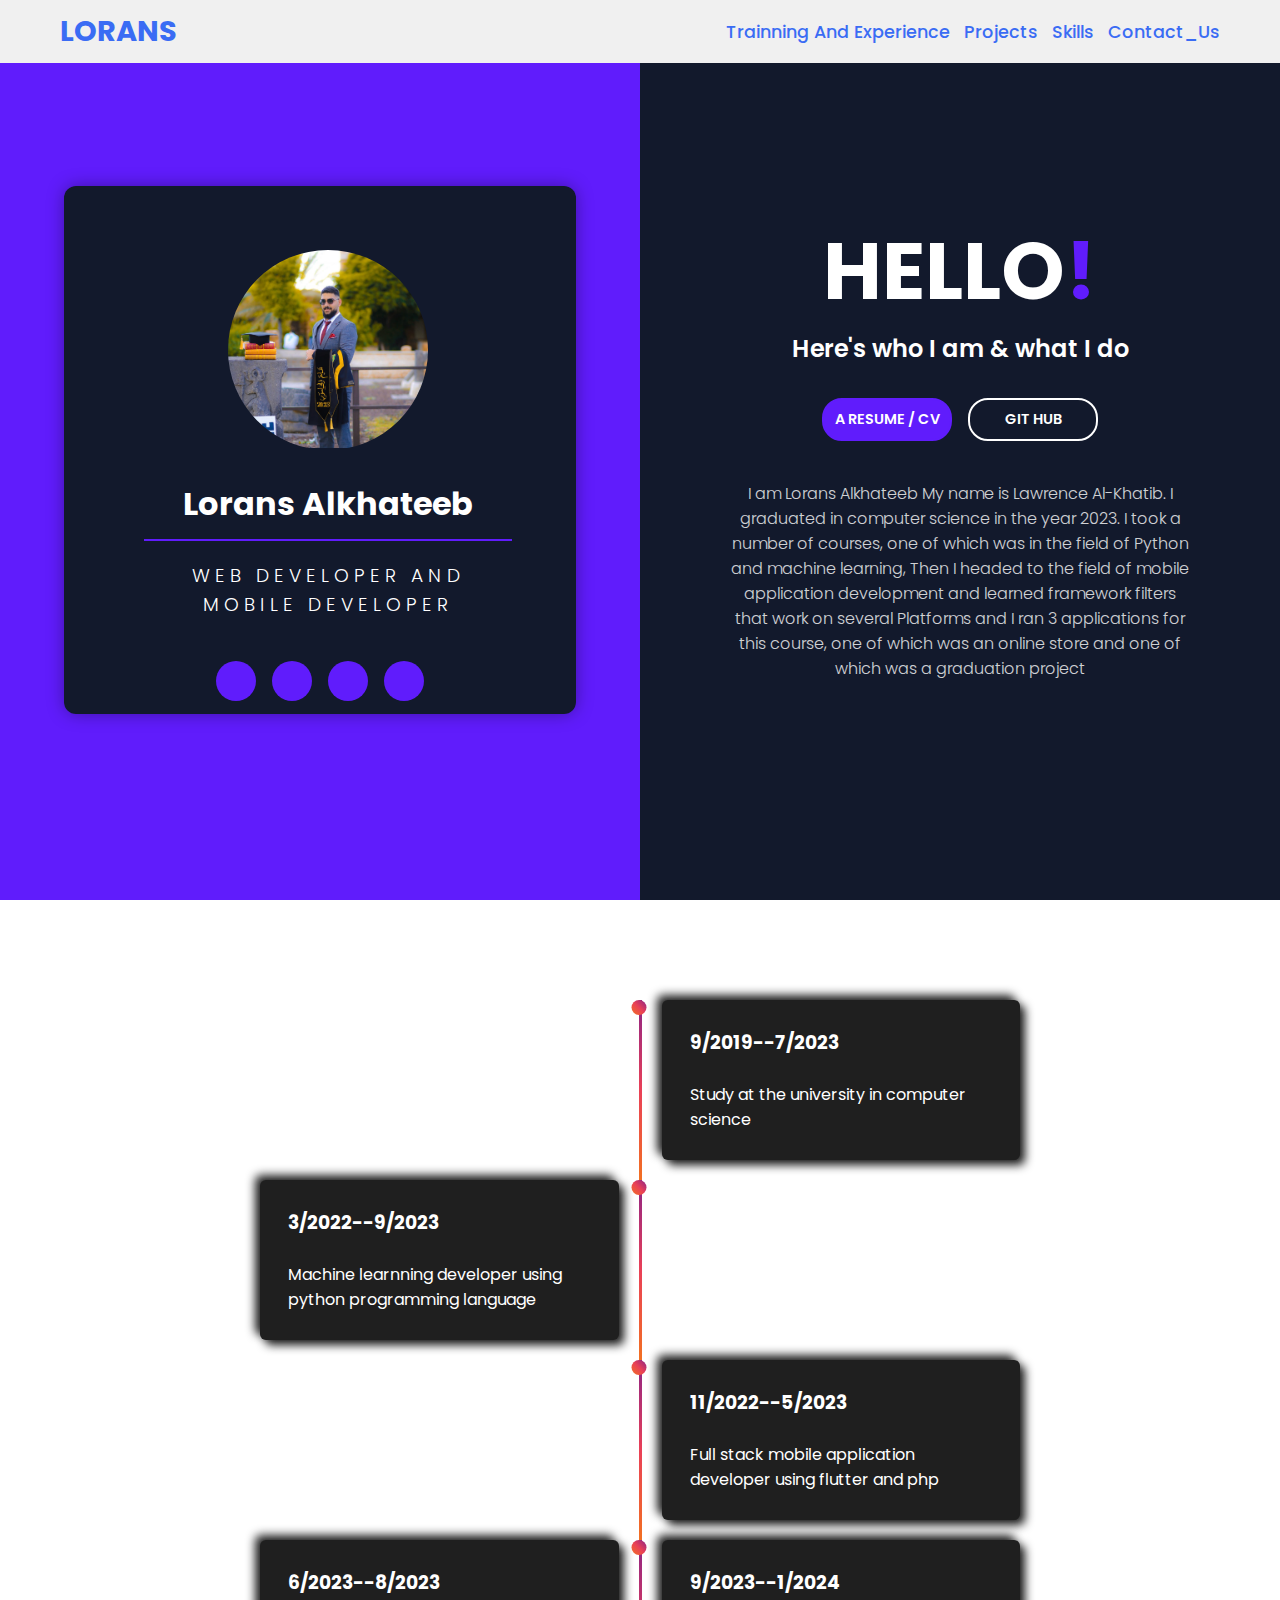
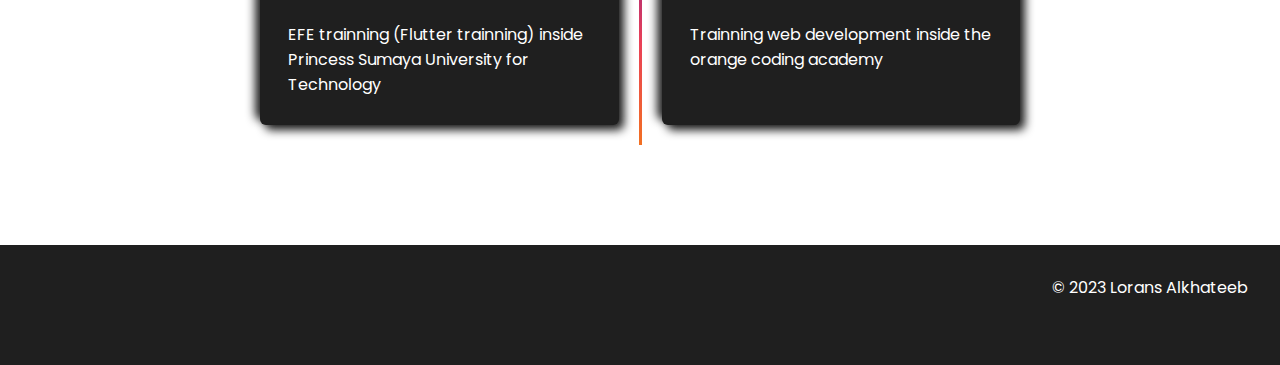
==== profile_page.html @ 70c1f634 "This is the protofolio project using html and css" ====
<!DOCTYPE html>
<html>
  <head>
    <meta charset="utf-8">
    <meta http-equiv="X-UA-Compatible" content="IE=edge">
    <title>About Me Profile card || Learning Robo</title>
    <meta name="viewport" content="width=device-width, initial-scale=1">
    <link rel="stylesheet" href="style.css">
    <link rel="stylesheet" href="https://cdnjs.cloudflare.com/ajax/libs/font-awesome/5.15.1/css/all.min.css" integrity="sha512-+4zCK9k+qNFUR5X+cKL9EIR+ZOhtIloNl9GIKS57V1MyNsYpYcUrUeQc9vNfzsWfV28IaLL3i96P9sdNyeRssA==" crossorigin="anonymous" />
  </head>
  <body>

    <header>
        <a href="#" class="logo">Lorans</a>
        <nav class="navigation">
            <a href="#services">Trainning And Experience</a>
            <a href="#projects">Projects</a>
            <a href="#skills">Skills</a>
            <a href="#contact">Contact_Us</a>
        </nav>
    </header>
    
    <div class = "about-wrapper">
      <div class = "about-left">
        <div class = "about-left-content">
          <div>
            <div class = "shadow">
              <div class = "about-img">
                <img src = "images/350988646_548319700616253_3072604303523573562_n.jpg" alt = "about image">
              </div>
            </div>

            <h2>Lorans Alkhateeb</h2>
            <h3>Web developer and mobile developer</h3>
          </div>

          <ul class = "icons">
            <li><i class = "fab fa-facebook-f"></i></li>
            <li><i class = "fab fa-whatsapp"></i></li>
            <li><i class = "fab fa-linkedin"></i></li>
            <li><i class = "fab fa-instagram"></i></li>
          </ul>
        </div>
        
      </div>

      <div class = "about-right">
        <h1>Hello<span>!</span></h1>
        <h2>Here's who I am & what I do</h2>
        <div class = "about-btns">
          <a href="https://media.licdn.com/dms/document/media/D4D1FAQHrL9KiEMeVwg/feedshare-document-pdf-analyzed/0/1689666039159?e=1696464000&v=beta&t=lcoXD6kI04ormZ6lqz9O4GbkDnriKV9yrVbPQH_lJ1Q" target="_blank">
            <button type = "button" class = "btn btn-pink">a resume / CV</button>
          </a>
          <a href="https://github.com/loransalkhateeb" target="_blank">
            <button type = "button" class = "btn btn-white">Git hub</button>
          </a>
          
        </div>

        <div class = "about-para">
          <p>I am Lorans Alkhateeb
                

            My name is Lawrence Al-Khatib. I graduated in 
            
            computer science in the year 2023. I took a number of courses,
           
            one of which was in the field of Python and machine learning,  
            
            Then I headed to the field of mobile application development and 
            
            learned framework filters that work on several Platforms and I ran 3 applications for this course, 
           
            one of which was an online store and one of which was a graduation project</p>
         
        </div>
       
      </div>
    </div>



   
<style>@import url('https://fonts.googleapis.com/css2?family=Jost:wght@200;300;400&display=swap');</style>

<section class="design-section">
<div class="timeline">
                  <div class="timeline-empty">
                  </div>
               <div class="timeline-middle">
                   <div class="timeline-circle"></div>
               </div>
               <div class="timeline-component timeline-content">
                <h3>9/2019--7/2023</h3>
                <br>
                <p>Study at the university in computer science</p>
           </div>
                <div class="timeline-component timeline-content">
                         <h3>3/2022--9/2023</h3>
                         <br>
                         <p>Machine learnning developer using python programming language</p>
                </div>
                <div class="timeline-middle">
                    <div class="timeline-circle"></div>
                </div>
                <div class="timeline-empty">
                </div>

                <div class="timeline-empty">
                </div>

               <div class="timeline-middle">
                   <div class="timeline-circle"></div>
               </div>
               <div class=" timeline-component timeline-content">
                <h3>11/2022--5/2023</h3>
                <br>
                <p>Full stack mobile application developer using flutter and php</p>
           </div>
           <div class=" timeline-component timeline-content">
            <h3>6/2023--8/2023</h3>
            <br>
            <p>EFE trainning (Flutter trainning) inside Princess Sumaya University for Technology</p>
       </div>
       <div class="timeline-middle">
        <div class="timeline-circle"></div>
    </div>
    <div class=" timeline-component timeline-content">
     <h3>9/2023--1/2024</h3>
     <br>
     <p>Trainning web development inside the orange coding academy</p>
</div>

       
       </div>
    </div> 
</section>


<!--This is the footer of the website-->
<footer class="footer">
  <!-- Facebook -->
<a href=""><i class="fab fa-facebook-f fa-2x" style="color: #3b5998;"></i></a>  

<!-- Twitter -->
<a href=""><i class="fab fa-whatsapp fa-2x" style="color: #55acee;"></i></a> 

<!-- Google -->
<a href=""><i class="fab fa-google fa-2x" style="color: #dd4b39;"></i></a>   

<!-- Instagram -->
<a href=""><i class="fab fa-instagram fa-2x" style="color: #ac2bac;"></i></a>   

<!-- Linkedin -->
<a href=""><i class="fab fa-linkedin-in fa-2x" style="color: #0082ca;"></i></a>  

<!-- Whatsapp -->
  <div class="social-icons">
      <p>© 2023  Lorans Alkhateeb</p>
  </div>
</footer>
  </body>
</html>
---- style.css ----
@import url('https://fonts.googleapis.com/css2?family=Poppins:ital,wght@0,100;0,200;0,300;0,400;0,500;0,600;0,700;0,800;0,900;1,100;1,200;1,300;1,400;1,500;1,600;1,700;1,800;1,900&display=swap');

*{
    font-family: 'Poppins', sans-serif;
    margin: 0;
    padding: 0;
    box-sizing: border-box;
    scroll-behavior: smooth; 
}


header {
    background-color: #f0f0f0;
    width: 100%;
    position: fixed;
    z-index: 999;
    display: flex;
    justify-content: space-between;
    align-items: center;
    padding: 10px 60px ;
}

.logo{
    text-decoration: none;
    color: #3a6cf4;
    text-transform: uppercase;
    font-weight: 700;
    font-size: 1.8em;
}

.navigation a{
    color: #3a6cf4;
    text-decoration: none;
    font-size: 1.1em;
    font-weight: 500;
    padding-left: 30px;
}

.navigation a:hover{
    color: #601cfc;
}

section {
    padding: 100px 200px;
}

.main {
    width: 100%;
    min-height: 100vh;
    display: flex;
    align-items: center;
    background: url(https://previews.123rf.com/images/nikkimeel/nikkimeel2012/nikkimeel201200299/161132428-mobile-developer-writes-program-code-on-a-computer-high-quality-photo.jpg) no-repeat;
    background-size: cover;
    background-position: center;
    background-attachment: fixed;
    margin-right: 10px;
    border-radius: 30px;
}

.main h2 {
    color: #fff;
    font-size: 1.4em;
    font-weight: 500;
}

.main h2 span {
    display: inline-block;
    margin-top: 10px;
    color: #4e9eff;
    font-size: 3em;
    font-weight: 600;
}

.main h3 {
    color: #fff;
    font-size: 2em;
    font-weight: 700;
    letter-spacing: 1px;
    margin-top: 10px;
    margin-bottom: 30px;
}

.main-btn {
    color: #fff;
    background-color: #3a6cf4;
    text-decoration: none;
    font-size: 1.1em;
    font-weight: 600;
    display: inline-block;
    padding: 0.9375em 2.1875em;
    letter-spacing: 1px;
    border-radius: 15px;
    margin-bottom: 40px;
    transition: 0.7s ease;
}

.main1-btn{
    color: #fff;
    background-color: transparent;
    text-decoration: none;
    font-size: 1.1em;
    font-weight: 600;
    display: inline-block;
    padding: 0.9375em 2.1875em;
    letter-spacing: 1px;
    border-radius: 15px;
    margin-bottom: 40px;
    transition: 0.8s ease;
    margin-left: 20px;
    border-style: solid;
    border-color: white;
    border-width: 2px;
}


.main-btn:hover {
    background-color: #0a49f6;
    transform: scale(1.1);
}

.main1-btn:hover {
    background-color: red;
    transform: scale(1.1);
}


.social-icons a {
    color: #fff;
    font-size: 1.7em;
    padding-right: 30px;
}

.title {
    display: flex;
    justify-content: center;
    color: #3a6cf4;
    font-size: 2.2em;
    font-weight: 800;
    margin-bottom: 30px;
}

.content {
    display: flex;
    justify-content: center;
    flex-direction: row;
    flex-wrap: wrap;
}

.card {
    background-color: #fff;
    width: 24.25em;
    box-shadow: 0 5px 25px rgba(1 1 1 / 15%);
    border-radius: 10px;
    padding: 25px;
    margin: 15px;
    transition: 0.7s ease;
    height: 350px;
}
.small_images{
    transition: transform 500ms ease;
}
.card:hover {
    transform: scale(1.1);
    box-shadow: 10px 10px 5px #3a6cf4, 20px 0px 16px red;
}
.sm1:hover{
    transform: scale(1.2);
    box-shadow: 10px 10px 5px #3a6cf4;
}
.sm1{
    border-style: solid;
    border-width: 2px;
    border-color: #000;
    border-radius: 10px;
}
.sm2:hover{
    transform: scale(1.2);
    box-shadow: 10px 10px 5px #3a6cf4;
}
.sm2{
    border-style: solid;
    border-width: 2px;
    border-color: #000;
    border-radius: 10px;
}
.sm3:hover{
    transform: scale(1.2);
    box-shadow: 10px 10px 5px #3a6cf4;
}
.sm3{
    border-style: solid;
    border-width: 2px;
    border-color: #000;
    border-radius: 10px;
}


.sm4{
    border-style: solid;
    border-width: 2px;
    border-color: #000;
    border-radius: 10px;
}

.sm4:hover{
    transform: scale(1.2);
    box-shadow: 10px 10px 5px #3a6cf4;
}

.sm5{
    border-style: solid;
    border-width: 2px;
    border-color: #000;
    border-radius: 10px;
}
.sm5:hover{
    transform: scale(1.2);
    box-shadow: 10px 10px 5px #3a6cf4;
}

.sm6{
    border-style: solid;
    border-width: 2px;
    border-color: #000;
    border-radius: 10px;
}
.sm6:hover{
    transform: scale(1.2);
    box-shadow: 10px 10px 5px #3a6cf4;
}


.sm7{
    border-style: solid;
    border-width: 2px;
    border-color: #000;
    border-radius: 10px;
}
.sm7:hover{
    transform: scale(1.2);
    box-shadow: 10px 10px 5px #3a6cf4;
}

.sm8{
    border-style: solid;
    border-width: 2px;
    border-color: #000;
    border-radius: 10px;
}
.sm8:hover{
    transform: scale(1.2);
    box-shadow: 10px 10px 5px #3a6cf4;
}


.card .icon {
    color: #3a6cf4;
    font-size: 8em;
    text-align: center;
}

.info {
    text-align: center;
}

.info h3{
    color: #3a6cf4;
    font-size: 1.2em;
    font-weight: 700;
    margin: 10px;
}

.projects {
   
   background-color: #000016;
    opacity: 80%;
}

.projects .content{
    margin-top: 30px;
}

.project-card {
    background-color: #fff;
    border: 1px solid #fff;
    min-height: 11em;
    width: 12em;
    overflow: hidden;
    border-radius: 10px;
    margin: 20px;
    transition: 0.7s ease;
}

.project-card:hover {
   transform: scale(1.1);
   box-shadow: 10px 10px 5px #3a6cf4;
}

.project-card:hover .project-image {
    opacity: 0.9;
 }

.project-image img{
    width: 100%
}

.project-info {
    padding: 2em;
}

.project-category {
    font-size: 0.8em;
    color: #000;
}

.project-title {
    display: flex;
    text-transform: uppercase;
    font-size: 10px;
    font-weight: 800;
    margin-top: 10px;
}

.more-details {
    text-decoration: none;
    color: #3a6cf4;
}

.more-details:hover {
    color: #601cfc;
}

.contact .icon{
    font-size: 4.5em;
}

.contact .info h3 {
    color: #000;
}

.contact .info p {
    font-size: 1.5em;
}

.footer {
    background-color: #000016;
    color: #fff;
    padding: 2em;
    display: flex;
    justify-content: space-between;
}

.footer-title {
    font-size: 40px;
    font-weight: 600;
}

.footer-title span {
    color: #3a6cf4;
}

.footer .social-icons a{
    font-size: 0px;
    padding: 0 12px 0 0;

}

@media (max-width:1023px){
    header{
        padding: 12px 20px;
    }

    .navigation a{
        padding-left: 10px;
    }

    .title{
        font-size: 1.8em;
    }

    section{
        padding: 80px 20px;
    }

    .main-content h2{
        font-size: 1em;
    }

    .main-content h3{
        font-size: 1.6em;
    }

    .content{
        flex-direction: column;
        align-items: center;
    }

}

@media (max-width:641px){
    body{
        font-size: 12px;
    }

    .main-content h2{
        font-size: 0.8em;
    }

    .main-content h3{
        font-size: 1.4em;
    }
}

@media (max-width:300px){
    body{
        font-size: 10px;
     
    }
}




@import url('https://fonts.googleapis.com/css2?family=Poppins:wght@200;300;400;500;600;700;800&display=swap');

*{
    padding: 0;
    margin: 0;
    box-sizing: border-box;
}
body{
    font-family: 'Poppins', sans-serif;
}
.about-wrapper{
    height: 100vh;
   
}
.about-left-content:hover{
    transition: 0.4s ease;
    box-shadow:  10px 0px 16px 10px red;
}

header{
    background-color: #f0f0f0;
    width: 100%;
    position: fixed;
    z-index: 999;
    display: flex;
    justify-content: space-between;
    align-items: center;
    padding: 10px 60px ;
}
.navigation a{
    color: #3a6cf4;
    text-decoration: none;
    font-size: 1.1em;
    font-weight: 500;
    padding-left: 30px;
}
 .navigation a:hover{
    color: #601cfc;
   font-size: 23px;
} 


.about-left{
    background-color: #601cfc;  
    /* background-image: linear-gradient(19deg, #21D4FD 0%, #B721FF 100%); */
    display: flex;
    flex-direction: column;
    align-items: center;
    justify-content: center;
    height: 100vh;
    color:#fff;
    
}
.about-left-content > div{
    background: #12192c;
    padding: 4rem 4rem 2.5rem 5rem;
    text-align: center;
    border-radius: 12px 12px 0 0;
    padding-bottom: 30px;   
}
.about-left-content{
    box-shadow: 0px 0px 18px -1px rgba(0, 0, 0, 0.39);
    -webkit-box-shadow: 0px 0px 18px -1px rgba(0, 0, 0, 0.39);
    -moz-box-shadow: 0px 0px 18px -1px rgba(0, 0, 0, 0.39);
    border-radius: 12px;
    width:80%;
    
}
.about-img img{
    display: block;
    width: 200px;
    
}
.about-img{
    width: 200px;
    height: 200px;
    overflow: hidden;
    border-radius: 50%;
    transition: all 0.5s ease-in-out;
}
.shadow{
    margin-left: auto;
    margin-right: auto;
    border-radius: 50%;
    width: 200px;
    height: 200px;
}



.about-left-content h2{
    font-size: 2rem;
    margin: 2.2rem 0 0.6rem 0;
    line-height: 1.2;
    padding-bottom: 1rem;
    border-bottom: 2px solid #601cfc;
}
.about-left-content h3{
    text-transform: uppercase;
    font-weight: 300;
    letter-spacing: 5px;
    margin-top: 1.2rem;
}
.icons{
    background: #12192c;
    display: flex;
    justify-content: center;
    padding: 0.8rem 0;
    border-radius: 0 0 12px 12px;
}
.icons li{
    list-style-type: none;
    background: #601cfc;
    color: #fff;
    width: 40px;
    height: 40px;
    margin: 0 0.5rem;
    border-radius: 50%;
    display: flex;
    justify-content: center;
    align-items: center;
    font-size: 1.2rem;
    cursor: pointer;
    transition: all 0.5s ease-in-out;
}
.icons li:hover{
    background: #edffec;
    color: #000;
}
.about-right{
    background: #12192c;
    height: 100vh;
    display: flex;
    flex-direction: column;
    align-items: center;
    justify-content: center;
    padding: 0 5rem;
    text-align: center;
    color:#fff
}
.about-right h1{
    font-size: 5rem;
    text-transform: uppercase;
}
.about-right h1 span{
    color: #601cfc;
}
.about-right h2{
    font-weight: 600;
}
.about-btns{
    display: flex;
    margin: 2rem 0;
}
.btn{
    border: none;
    font-size: 0.9rem;
    text-transform: uppercase;
    border: 2px solid #fff;
    border-radius: 20px;
    padding: 0.55rem 0;
    width: 130px;
    font-weight: 600;
    background: transparent;
    margin: 0 0.5rem;
    cursor: pointer;
    color:#fff
}
.btn.btn-pink{
    background: #601cfc;
    color: #fff;
    border-color: #601cfc;
    transition: all 0.5s ease-in-out;
}
.btn.btn-pink:hover{
    background: transparent;
    border-color: #fff;
    color: #fff;
}
.btn.btn-white{
    transition: all 0.5s ease-in-out;
}
.btn.btn-white:hover{
    background: #601cfc;
    border-color: #601cfc;
    color: #fff;
}
.about-para p{
    font-weight: 300;
    padding: 0.5rem;
    opacity: 0.8;
}

@media screen and (min-width: 992px){
    .about-wrapper{
        display: grid;
        grid-template-columns: repeat(2, 2fr);
    }
    .navigation a{
        padding-left: 10px;
    }

    .about-left{
        position: relative;
    }
    .about-left-content{
        position: absolute;
        width:80%
    
    }
}
.credit{
    text-align: center;
    color: #fff;
    font-family: 'Trebuchet MS', 'Lucida Sans Unicode', 'Lucida Grande', 'Lucida Sans', Arial, sans-serif;
}
.credit a{
    text-decoration: none;
    color:#601cfc;
    font-weight: bold;
} 


@import url('https://fonts.googleapis.com/css2?family=Jost:wght@200;300;400&display=swap');
.design-section {
  display: flex;
  flex-direction: column;
  align-items: center;
  justify-content: center;
  background-color: white;
  min-height: 100vh;
  padding: 100px 0;
  font-family: Jost;
}

.design {
  display: flex;
  align-items: center;
  justify-content: center;
}

.timeline {
  width: 80%;
  height: auto;
  max-width: 800px;
  margin: 0 auto;
  display: flex;
  flex-direction: column;
}

.timeline-content {
  padding: 20px;
  background: #1f1f1f;
  -webkit-box-shadow: 5px 5px 10px #1a1a1a, -5px -5px 10px #242424;
          box-shadow: 5px 5px 10px #1a1a1a, -5px -5px 10px #242424;
  border-radius: 5px;
  color: white;
  padding: 1.75rem;
  transition: 0.4s ease;
  overflow-wrap: break-word !important;
  margin: 1rem;
  margin-bottom: 20px;
  border-radius: 6px;
}

.timeline-component {
  margin: 0px 20px 20px 20px;
}

@media screen and (min-width: 768px) {
  .timeline {
    display: grid;
    grid-template-columns: 1fr 3px 1fr;
  }
  .timeline-middle {
    position: relative;
    background-image: linear-gradient(45deg, #F27121, #E94057, #8A2387);
    width: 3px;
    height: 100%;
  }
  .main-middle {
    opacity: 0;
  }
  .timeline-circle {
    /* position: absolute; */
    top: 0;
    left: 50%;
    width: 15px;
    height: 15px;
    border-radius: 50%;
    background-image: linear-gradient(45deg, #F27121, #E94057, #8A2387);
    -webkit-transform: translateX(-50%);
            transform: translateX(-50%);
  }
}
.footer{
    background-color:hsl(0, 0%, 12%) ;
    color: white;   
    height: 120px;
    text-align: center;
    padding-top: 30px;
}

.projects_page h1{
    color: #12192c;
    font-size: 30px;
    margin-top: 30px;
}

.images_project img{
    margin-top: 30px;
    border-radius: 30px;
}

.small_images{
    display: flex;
    justify-content: space-evenly;
    padding-top: 30px;
    transition: transform 500ms ease;
}

 .cards_images{
    background-color: #fff;
    width: 90%;
    box-shadow: 0 5px 25px rgba(1 1 1 / 15%);
    border-radius: 10px;
    margin: 15px;
    transition: 0.7s ease;
    height: 350px;
    margin-left: 60px;
    margin-right: 90px;
    margin-bottom: 80px;
    
} 

.content_images{
    display: flex;
    justify-content: center;
    flex-direction: row;
    flex-wrap: wrap;

}

.footer_projects{
    background-color:#12192c;
    height: 120px;
}

.last_cards_project{
    margin-left: 90px;
    margin-right: 100px;
    margin-bottom: 160px;
    display: flex;
    flex-direction: row;
    

}
.card_last{
    height: 270px;
    width: 100%;
    background-color: #fff;
    box-shadow: 0 5px 25px rgba(1 1 1 / 15%);
    border-radius: 10px;
    padding: 25px;
    margin: 15px;
    transition: 0.7s ease;
}
.card_last:hover {
    transform: scale(1.1);
    box-shadow: 10px 10px 10px #3a6cf4, 10px 0px 16px 10px red;
}
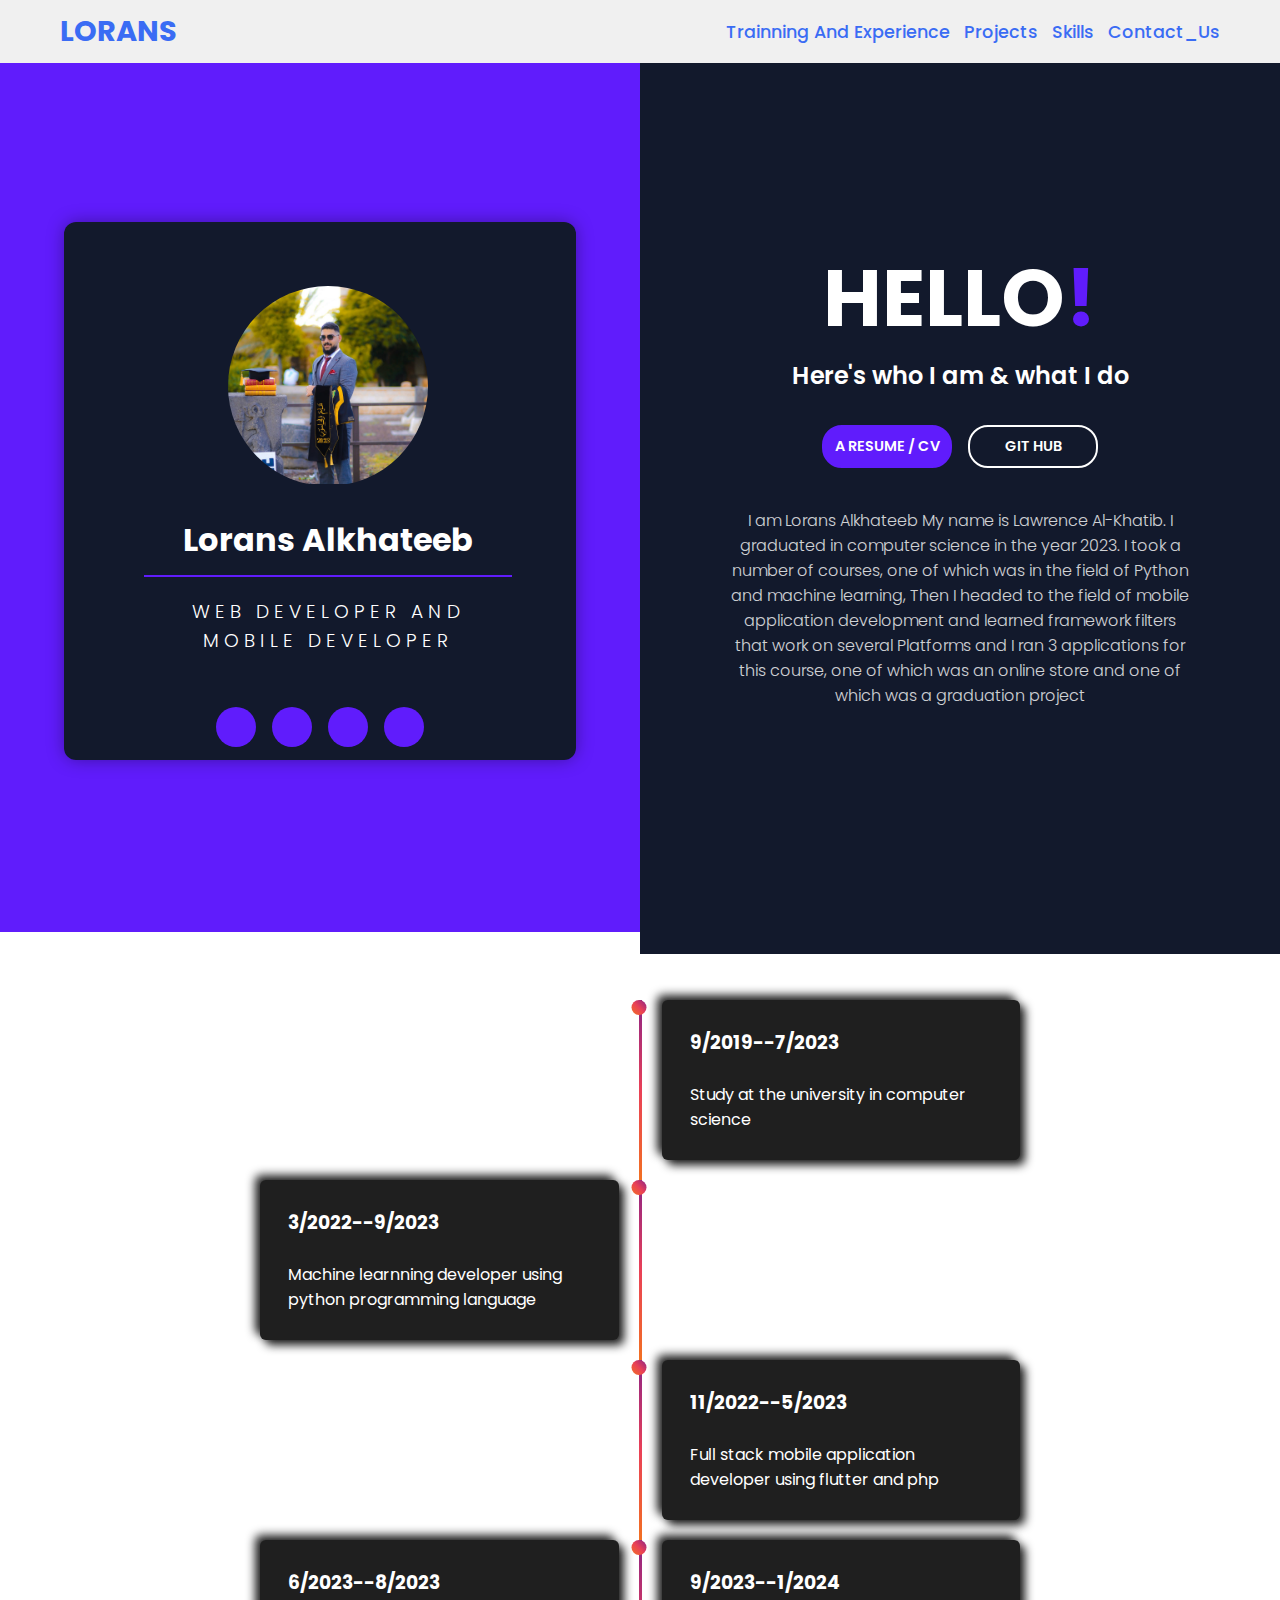
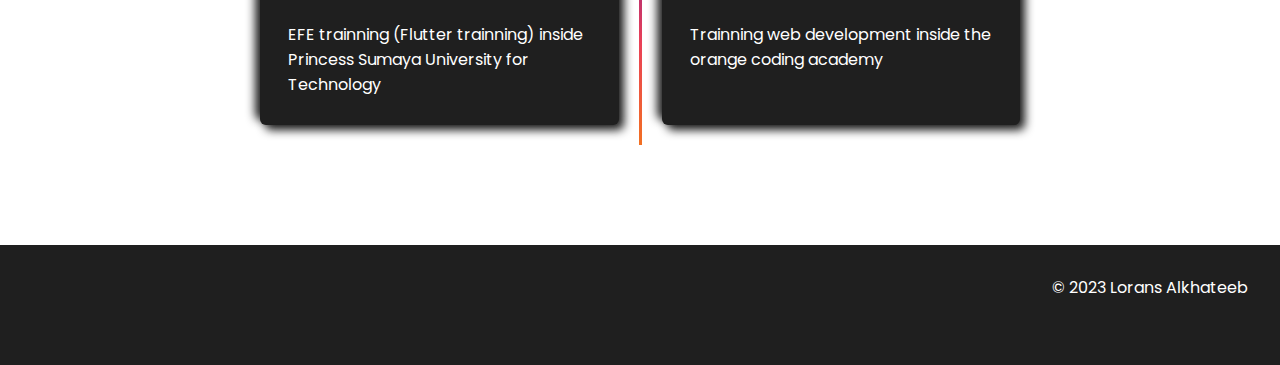
==== commit 0e613230: "The latest modified" ====
--- a/profile_page.html
+++ b/profile_page.html
@@ -4,7 +4,7 @@
   <head>
     <meta charset="utf-8">
     <meta http-equiv="X-UA-Compatible" content="IE=edge">
-    <title>About Me Profile card || Learning Robo</title>
+    <title>Profile Page</title>
     <meta name="viewport" content="width=device-width, initial-scale=1">
     <link rel="stylesheet" href="style.css">
     <link rel="stylesheet" href="https://cdnjs.cloudflare.com/ajax/libs/font-awesome/5.15.1/css/all.min.css" integrity="sha512-+4zCK9k+qNFUR5X+cKL9EIR+ZOhtIloNl9GIKS57V1MyNsYpYcUrUeQc9vNfzsWfV28IaLL3i96P9sdNyeRssA==" crossorigin="anonymous" />
--- a/style.css
+++ b/style.css
@@ -8,6 +8,13 @@
     scroll-behavior: smooth; 
 }
 
+:root{
+    --tr:0.7s ease;
+    --bk-white:#fff;
+    --tr1:scale(1.1);
+    --tr2:scale(1.2);
+    --bkblue:#3a6cf4;
+}
 
 header {
     background-color: #f0f0f0;
@@ -20,6 +27,11 @@
     padding: 10px 60px ;
 }
 
+@media only screen and (min-width : 200px) {
+    .nav {
+ float:left;
+ }
+}
 .logo{
     text-decoration: none;
     color: #3a6cf4;
@@ -58,7 +70,7 @@
 }
 
 .main h2 {
-    color: #fff;
+    color: var(--bk-white);
     font-size: 1.4em;
     font-weight: 500;
 }
@@ -72,7 +84,7 @@
 }
 
 .main h3 {
-    color: #fff;
+    color: var(--bk-white);
     font-size: 2em;
     font-weight: 700;
     letter-spacing: 1px;
@@ -81,8 +93,8 @@
 }
 
 .main-btn {
-    color: #fff;
-    background-color: #3a6cf4;
+    color: var(--bk-white);
+    background-color: var(--bkblue);
     text-decoration: none;
     font-size: 1.1em;
     font-weight: 600;
@@ -91,11 +103,11 @@
     letter-spacing: 1px;
     border-radius: 15px;
     margin-bottom: 40px;
-    transition: 0.7s ease;
+    transition: var(--tr);
 }
 
 .main1-btn{
-    color: #fff;
+    color: var(--bk-white);
     background-color: transparent;
     text-decoration: none;
     font-size: 1.1em;
@@ -114,18 +126,19 @@
 
 
 .main-btn:hover {
-    background-color: #0a49f6;
-    transform: scale(1.1);
+    background-color: var(--bkblue);
+    transform: var(--tr1);
 }
 
 .main1-btn:hover {
-    background-color: red;
-    transform: scale(1.1);
+    background-color: lightblue;
+    transform: var(--tr1);
+    color: #000;
 }
 
 
 .social-icons a {
-    color: #fff;
+    color: var(--bk-white);
     font-size: 1.7em;
     padding-right: 30px;
 }
@@ -144,28 +157,30 @@
     justify-content: center;
     flex-direction: row;
     flex-wrap: wrap;
+    gap: 20px;
 }
 
 .card {
-    background-color: #fff;
-    width: 24.25em;
+    background-color: var(--bk-white);
+    width: 20.25em;
+    height: 350px;
     box-shadow: 0 5px 25px rgba(1 1 1 / 15%);
     border-radius: 10px;
     padding: 25px;
     margin: 15px;
-    transition: 0.7s ease;
-    height: 350px;
+    transition: var(--tr);
+    
 }
 .small_images{
     transition: transform 500ms ease;
 }
 .card:hover {
-    transform: scale(1.1);
-    box-shadow: 10px 10px 5px #3a6cf4, 20px 0px 16px red;
+    transform: var(--tr1);
+    box-shadow: 10px 10px 5px lightblue;
 }
 .sm1:hover{
-    transform: scale(1.2);
-    box-shadow: 10px 10px 5px #3a6cf4;
+    transform: var(--tr1);
+    box-shadow: 10px 10px 5px var(--bkblue);
 }
 .sm1{
     border-style: solid;
@@ -175,7 +190,7 @@
 }
 .sm2:hover{
     transform: scale(1.2);
-    box-shadow: 10px 10px 5px #3a6cf4;
+    box-shadow: 10px 10px 5px var(--bkblue);
 }
 .sm2{
     border-style: solid;
@@ -184,8 +199,8 @@
     border-radius: 10px;
 }
 .sm3:hover{
-    transform: scale(1.2);
-    box-shadow: 10px 10px 5px #3a6cf4;
+    transform: var(--tr2);
+    box-shadow: 10px 10px 5px var(--bkblue);
 }
 .sm3{
     border-style: solid;
@@ -203,8 +218,8 @@
 }
 
 .sm4:hover{
-    transform: scale(1.2);
-    box-shadow: 10px 10px 5px #3a6cf4;
+    transform: var(--tr2);
+    box-shadow: 10px 10px 5px var(--bkblue);
 }
 
 .sm5{
@@ -214,8 +229,8 @@
     border-radius: 10px;
 }
 .sm5:hover{
-    transform: scale(1.2);
-    box-shadow: 10px 10px 5px #3a6cf4;
+    transform: var(--tr2);
+    box-shadow: 10px 10px 5px var(--bkblue);
 }
 
 .sm6{
@@ -225,8 +240,8 @@
     border-radius: 10px;
 }
 .sm6:hover{
-    transform: scale(1.2);
-    box-shadow: 10px 10px 5px #3a6cf4;
+    transform: var(--tr2);
+    box-shadow: 10px 10px 5px var(--bkblue);
 }
 
 
@@ -237,8 +252,8 @@
     border-radius: 10px;
 }
 .sm7:hover{
-    transform: scale(1.2);
-    box-shadow: 10px 10px 5px #3a6cf4;
+    transform: var(--tr2);
+    box-shadow: 10px 10px 5px var(--bkblue);
 }
 
 .sm8{
@@ -248,8 +263,8 @@
     border-radius: 10px;
 }
 .sm8:hover{
-    transform: scale(1.2);
-    box-shadow: 10px 10px 5px #3a6cf4;
+    transform: var(--tr2);
+    box-shadow: 10px 10px 5px var(--bkblue);
 }
 
 
@@ -269,7 +284,13 @@
     font-weight: 700;
     margin: 10px;
 }
-
+.info1{
+font-size: 22px;
+}
+.info1 h3{
+   text-align: center;
+   margin-bottom: 18px;
+}
 .projects {
    
    background-color: #000016;
@@ -281,19 +302,19 @@
 }
 
 .project-card {
-    background-color: #fff;
-    border: 1px solid #fff;
-    min-height: 11em;
-    width: 12em;
+    background-color: var(--bk-white);
+    border: 1px solid var(--bk-white);
+    width: 20.25em;
+    height: 350px;
     overflow: hidden;
     border-radius: 10px;
     margin: 20px;
-    transition: 0.7s ease;
+    transition: var(--tr);
 }
 
 .project-card:hover {
-   transform: scale(1.1);
-   box-shadow: 10px 10px 5px #3a6cf4;
+   transform: var(--tr1);
+   box-shadow: 10px 10px 5px var(--bkblue);
 }
 
 .project-card:hover .project-image {
@@ -311,6 +332,13 @@
 .project-category {
     font-size: 0.8em;
     color: #000;
+    font-weight: 900;
+    margin-top: 40px;
+}
+.skills-info{
+    padding: 2em;
+    font-size: 20px;
+    margin-top: 30px;
 }
 
 .project-title {
@@ -324,6 +352,7 @@
 .more-details {
     text-decoration: none;
     color: #3a6cf4;
+    margin-left: 90px;
 }
 
 .more-details:hover {
@@ -397,6 +426,7 @@
 
 }
 
+
 @media (max-width:641px){
     body{
         font-size: 12px;
@@ -437,7 +467,7 @@
 }
 .about-left-content:hover{
     transition: 0.4s ease;
-    box-shadow:  10px 0px 16px 10px red;
+    box-shadow:  10px 0px 16px 10px lightblue;
 }
 
 header{
@@ -464,23 +494,23 @@
 
 
 .about-left{
-    background-color: #601cfc;  
+     background-color: #601cfc;   
     /* background-image: linear-gradient(19deg, #21D4FD 0%, #B721FF 100%); */
     display: flex;
     flex-direction: column;
     align-items: center;
     justify-content: center;
-    height: 100vh;
-    color:#fff;
-    
+    height: 98vh;
+    color:var(--bk-white);
+    margin-top: 50px;
 }
 .about-left-content > div{
     background: #12192c;
     padding: 4rem 4rem 2.5rem 5rem;
     text-align: center;
     border-radius: 12px 12px 0 0;
-    padding-bottom: 30px;   
-}
+}
+
 .about-left-content{
     box-shadow: 0px 0px 18px -1px rgba(0, 0, 0, 0.39);
     -webkit-box-shadow: 0px 0px 18px -1px rgba(0, 0, 0, 0.39);
@@ -534,7 +564,7 @@
 .icons li{
     list-style-type: none;
     background: #601cfc;
-    color: #fff;
+    color: var(--bk-white);
     width: 40px;
     height: 40px;
     margin: 0 0.5rem;
@@ -552,14 +582,14 @@
 }
 .about-right{
     background: #12192c;
-    height: 100vh;
+    height: 106vh;
     display: flex;
     flex-direction: column;
     align-items: center;
     justify-content: center;
     padding: 0 5rem;
     text-align: center;
-    color:#fff
+    color:var(--bk-white)
 }
 .about-right h1{
     font-size: 5rem;
@@ -579,7 +609,7 @@
     border: none;
     font-size: 0.9rem;
     text-transform: uppercase;
-    border: 2px solid #fff;
+    border: 2px solid var(--bk-white);
     border-radius: 20px;
     padding: 0.55rem 0;
     width: 130px;
@@ -587,11 +617,11 @@
     background: transparent;
     margin: 0 0.5rem;
     cursor: pointer;
-    color:#fff
+    color:var(--bk-white)
 }
 .btn.btn-pink{
     background: #601cfc;
-    color: #fff;
+    color: var(--bk-white);
     border-color: #601cfc;
     transition: all 0.5s ease-in-out;
 }
@@ -748,7 +778,7 @@
     box-shadow: 0 5px 25px rgba(1 1 1 / 15%);
     border-radius: 10px;
     margin: 15px;
-    transition: 0.7s ease;
+    transition: var(--tr);
     height: 350px;
     margin-left: 60px;
     margin-right: 90px;
@@ -786,9 +816,9 @@
     border-radius: 10px;
     padding: 25px;
     margin: 15px;
-    transition: 0.7s ease;
+    transition: var(--tr);
 }
 .card_last:hover {
-    transform: scale(1.1);
-    box-shadow: 10px 10px 10px #3a6cf4, 10px 0px 16px 10px red;
-}
+    transform: var(--tr1);
+    box-shadow: 10px 10px 10px lightblue;
+}
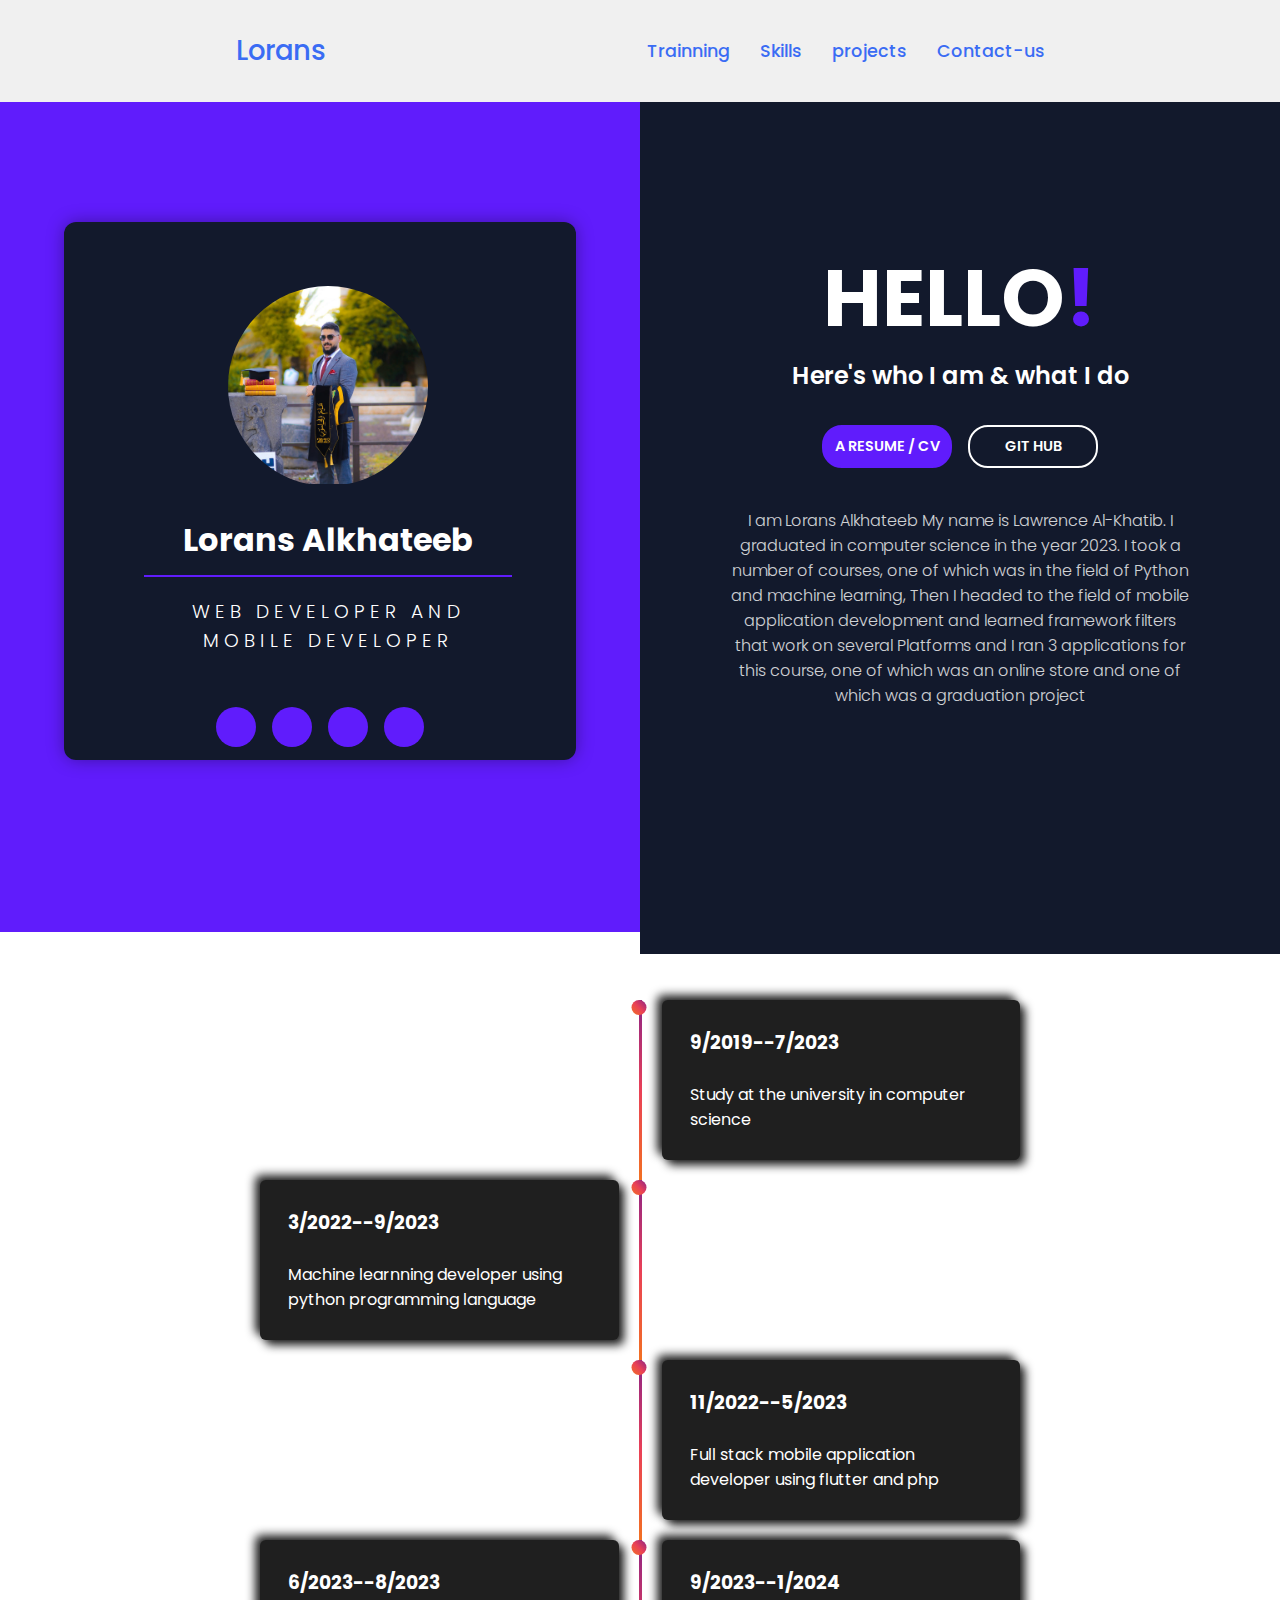
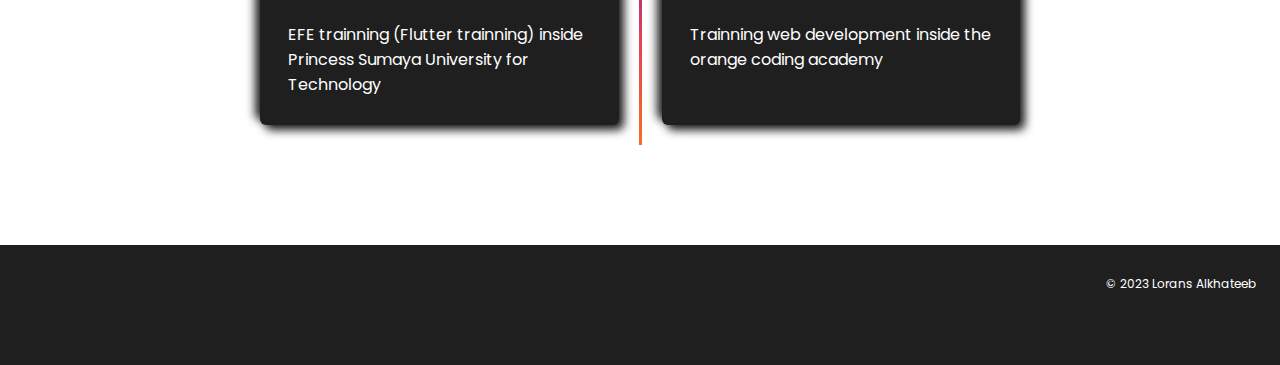
==== commit bc59756c: "The second modification" ====
--- a/profile_page.html
+++ b/profile_page.html
@@ -11,14 +11,17 @@
   </head>
   <body>
 
-    <header>
-        <a href="#" class="logo">Lorans</a>
-        <nav class="navigation">
-            <a href="#services">Trainning And Experience</a>
-            <a href="#projects">Projects</a>
-            <a href="#skills">Skills</a>
-            <a href="#contact">Contact_Us</a>
-        </nav>
+    <nav class="navbar navbar-expand-lg navbar-light bg-light">
+      <div class="container">
+        <a  href="#main">Lorans</a>
+      </div>
+      <div class="con_nav">
+          <a class="navbar-brand" href="#services">Trainning</a>
+        <a class="navbar-brand" href="#skills">Skills</a>
+        <a class="navbar-brand" href="#projects">projects</a>
+        <a class="navbar-brand" href="#contact">Contact-us</a>
+      </div>
+    </nav>
     </header>
     
     <div class = "about-wrapper">
--- a/style.css
+++ b/style.css
@@ -15,23 +15,41 @@
     --tr2:scale(1.2);
     --bkblue:#3a6cf4;
 }
-
-header {
+.container{
+    font-size: 25px;
+}
+
+.navbar {
     background-color: #f0f0f0;
     width: 100%;
     position: fixed;
     z-index: 999;
     display: flex;
-    justify-content: space-between;
+    justify-content: space-around;
     align-items: center;
-    padding: 10px 60px ;
-}
-
-@media only screen and (min-width : 200px) {
-    .nav {
- float:left;
- }
-}
+    padding: 30px 60px ;
+}
+
+
+
+
+
+@media screen and (min-width:400px){
+    body{
+        width: 100%;
+    }    
+    .info1 p{
+        display: flex;
+        flex-wrap: wrap;
+    }
+    .footer{
+        width: 100%;
+        padding: 0%;
+    }
+}
+
+
+
 .logo{
     text-decoration: none;
     color: #3a6cf4;
@@ -40,16 +58,23 @@
     font-size: 1.8em;
 }
 
-.navigation a{
+
+.navbar a{
     color: #3a6cf4;
     text-decoration: none;
     font-size: 1.1em;
     font-weight: 500;
     padding-left: 30px;
 }
-
-.navigation a:hover{
+.con_nav{
+   display: flex;
+   margin-right: 30px;
+}
+
+.navbar a:hover{
     color: #601cfc;
+    font-size: 30px;
+    transition: var(--tr);
 }
 
 section {
@@ -393,6 +418,25 @@
     padding: 0 12px 0 0;
 
 }
+
+@media only screen and (min-width:400px){
+.footer{
+    width: 100%;
+    font-size: 12px;
+}
+.main div{
+ padding-top: 90px;
+}
+.nav1 a{ 
+    overflow: hidden;
+}
+
+
+    
+}
+
+
+
 
 @media (max-width:1023px){
     header{
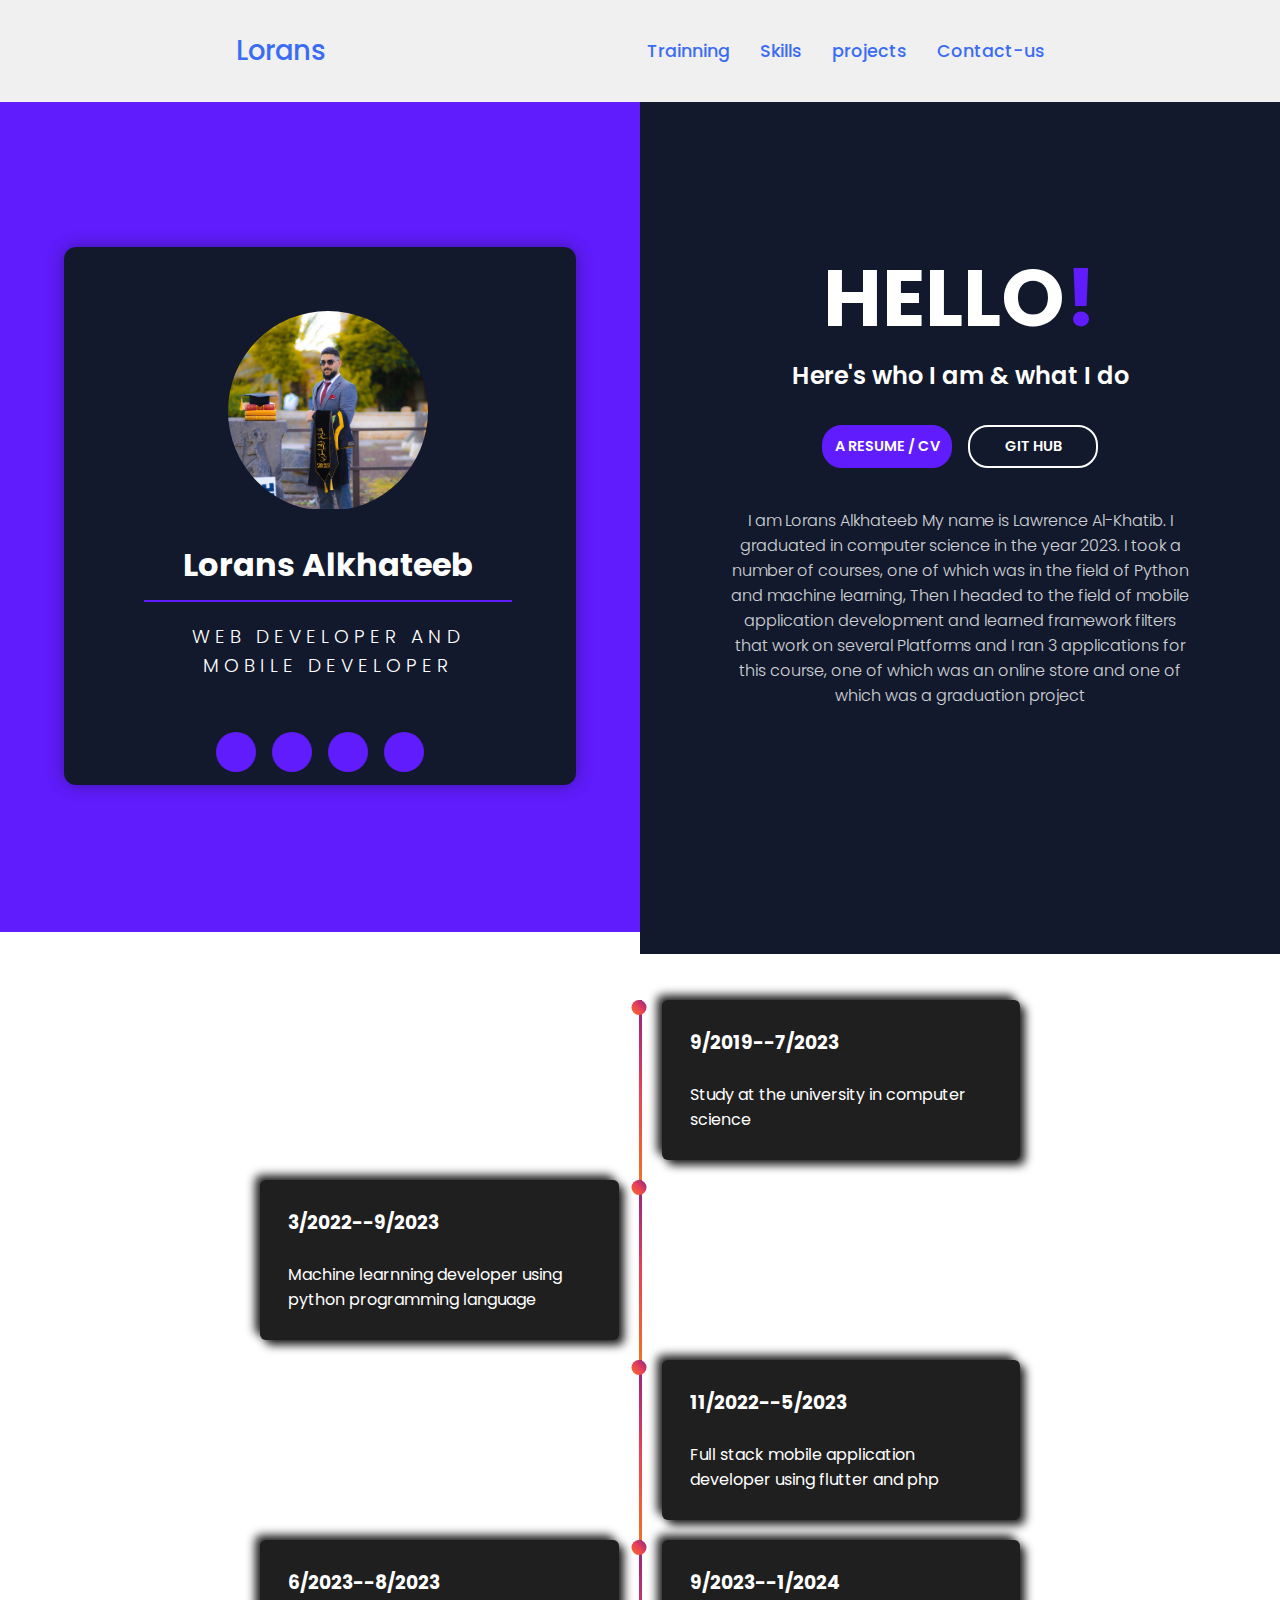
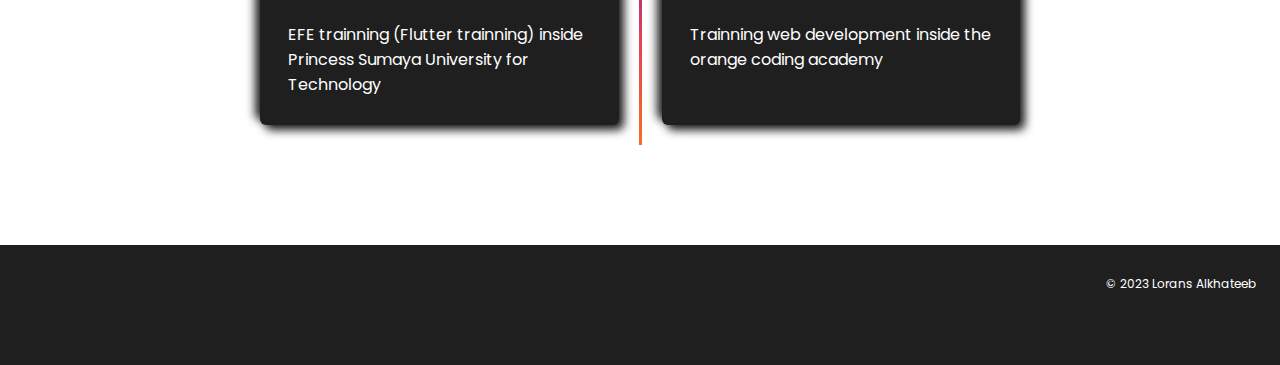
==== commit 63a129e9: "jhgsd" ====
--- a/profile_page.html
+++ b/profile_page.html
@@ -22,7 +22,6 @@
         <a class="navbar-brand" href="#contact">Contact-us</a>
       </div>
     </nav>
-    </header>
     
     <div class = "about-wrapper">
       <div class = "about-left">
--- a/style.css
+++ b/style.css
@@ -46,7 +46,12 @@
         width: 100%;
         padding: 0%;
     }
-}
+    .about-wrapper{
+        width: 100%;
+    }
+}
+
+
 
 
 
@@ -512,6 +517,9 @@
 .about-left-content:hover{
     transition: 0.4s ease;
     box-shadow:  10px 0px 16px 10px lightblue;
+}
+.about-left-content{
+    margin-top: 50px;
 }
 
 header{
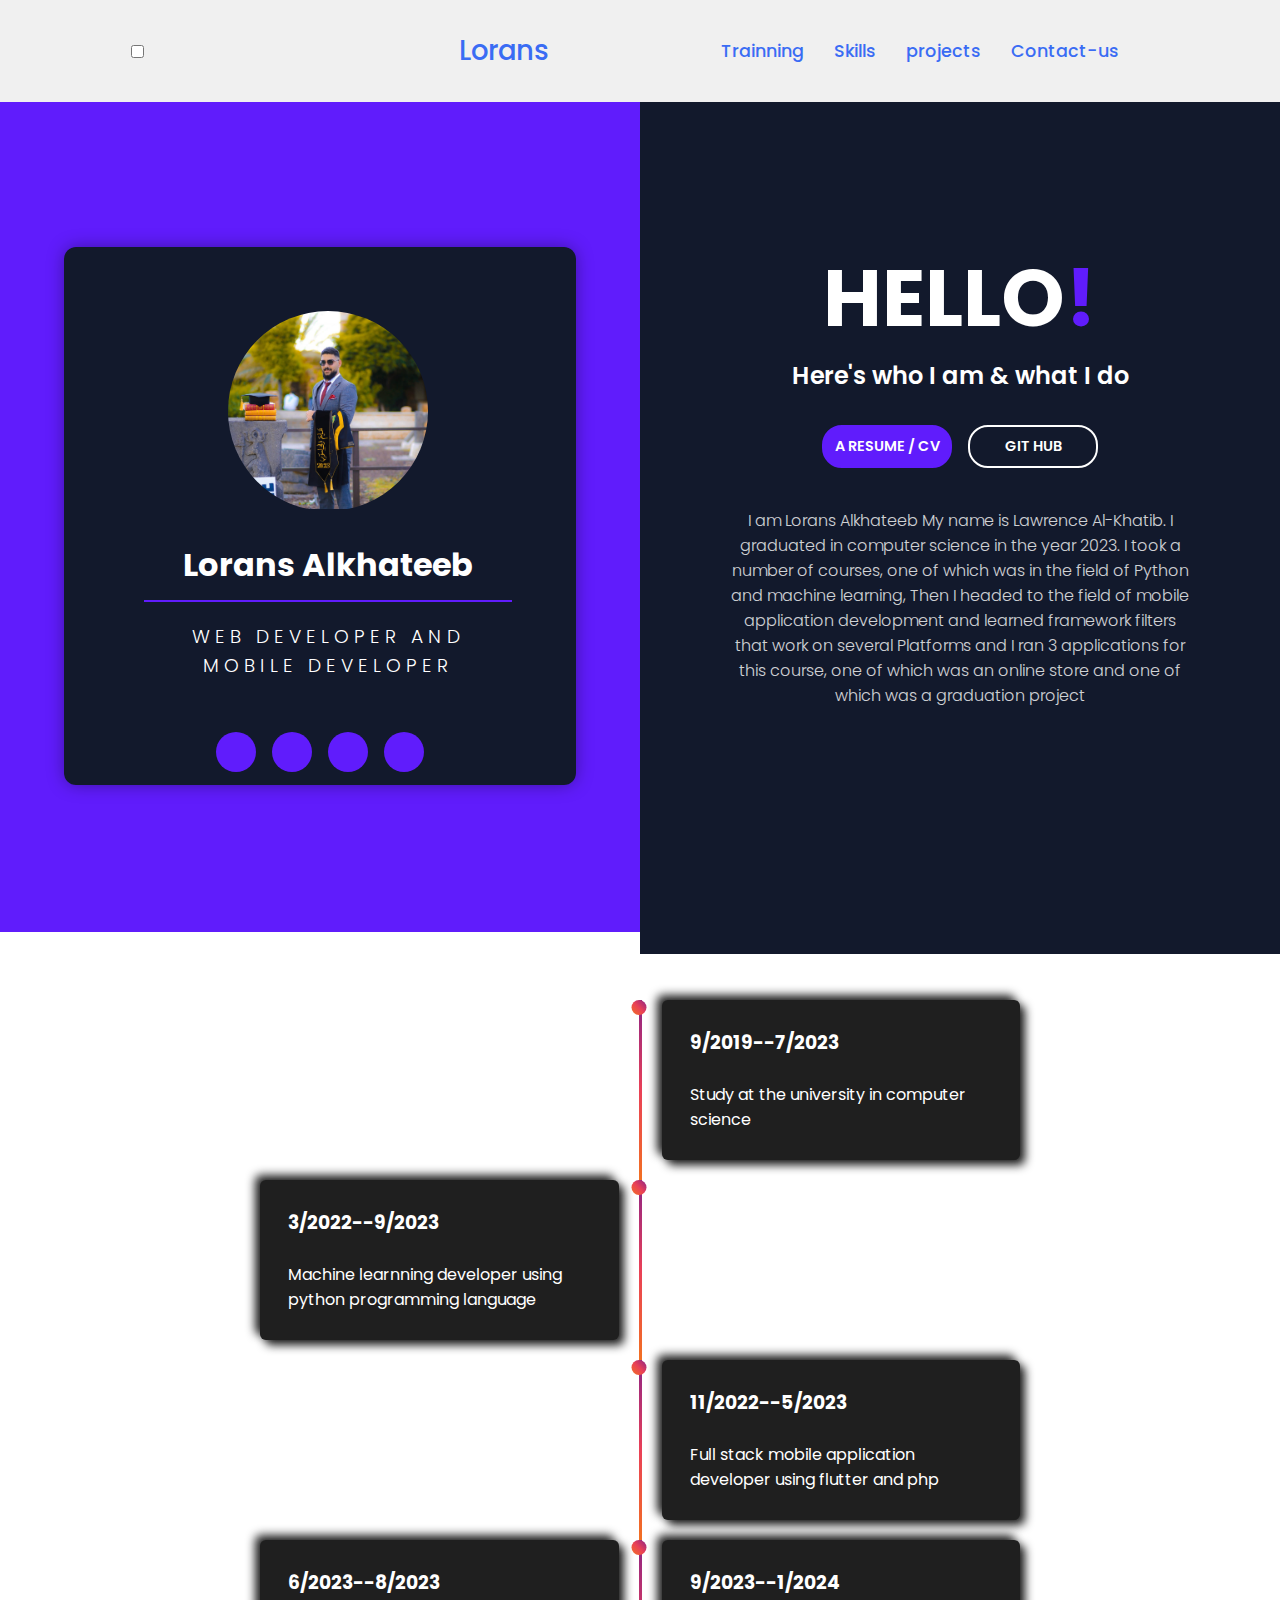
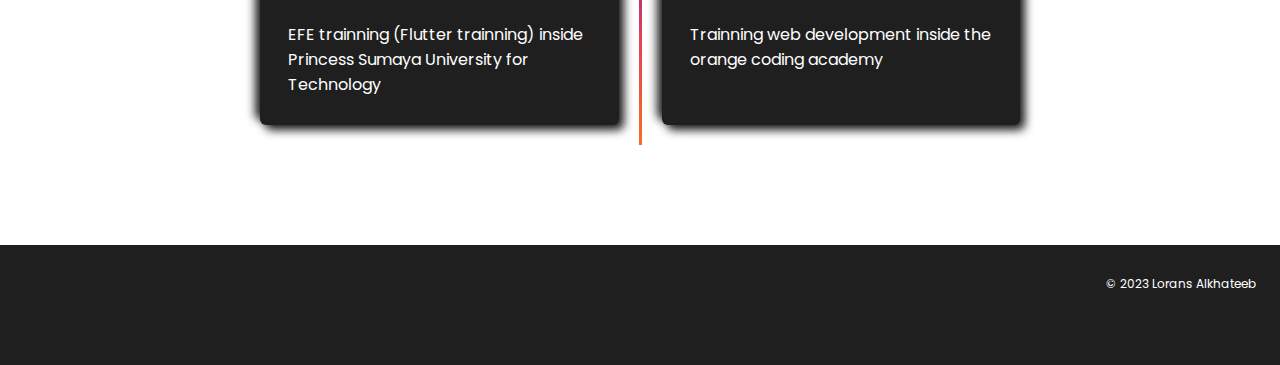
==== commit 0d2423a1: "done" ====
--- a/profile_page.html
+++ b/profile_page.html
@@ -12,6 +12,10 @@
   <body>
 
     <nav class="navbar navbar-expand-lg navbar-light bg-light">
+      <input type="checkbox" id="check">
+      <label for="check" class="checkbtn">
+          <i class="fas fa-bars"></i>
+      </label>
       <div class="container">
         <a  href="#main">Lorans</a>
       </div>
@@ -22,6 +26,7 @@
         <a class="navbar-brand" href="#contact">Contact-us</a>
       </div>
     </nav>
+
     
     <div class = "about-wrapper">
       <div class = "about-left">
--- a/style.css
+++ b/style.css
@@ -874,3 +874,198 @@
     transform: var(--tr1);
     box-shadow: 10px 10px 10px lightblue;
 }
+
+#hamburger-nav {
+    display: none;
+  }
+  
+  .hamburger-menu {
+    position: relative;
+    display: inline-block;
+  }
+  
+  .hamburger-icon {
+    display: flex;
+    flex-direction: column;
+    justify-content: space-between;
+    height: 24px;
+    width: 30px;
+    cursor: pointer;
+  }
+  
+  .hamburger-icon span {
+    width: 100%;
+    height: 2px;
+    background-color: black;
+    transition: all 0.3 ease-in-out;
+  }
+  
+  .menu-links {
+    position: absolute;
+    top: 100%;
+    right: 0;
+    background-color: white;
+    width: fit-content;
+    max-height: 0;
+    overflow: hidden;
+    transition: all 0.3 ease-in-out;
+  }
+  
+  .menu-links a {
+    display: block;
+    padding: 10px;
+    text-align: center;
+    font-size: 1.5rem;
+    color: black;
+    text-decoration: none;
+    transition: all 0.3 ease-in-out;
+  }
+  
+  .menu-links li {
+    list-style: none;
+  }
+  
+  .menu-links.open {
+    max-height: 300px;
+  }
+  
+  .hamburger-icon.open span:first-child {
+    transform: rotate(45deg) translate(10px, 5px);
+  }
+  
+  .hamburger-icon.open span:nth-child(2) {
+    opacity: 0;
+  }
+  
+  .hamburger-icon.open span:last-child {
+    transform: rotate(-45deg) translate(10px, -5px);
+  }
+  
+  .hamburger-icon span:first-child {
+    transform: none;
+  }
+  
+  .hamburger-icon span:first-child {
+    opacity: 1;
+  }
+  
+  .hamburger-icon span:first-child {
+    transform: none;
+  }
+
+  @media (max-width: 700px) {
+    .checkbtn{
+        display: block;
+    }
+
+    nav .con_nav {
+        position: fixed;
+        width: 100%;
+        height: 100vh;
+        background: #141315;
+        top: 80px;
+        left: -100%;
+        text-align: center;
+        transition: all .5s;
+    }
+
+    nav .con_nav{
+        display: block;
+        margin: 50px 0;
+        line-height: 30px;
+    }
+
+    nav .con_nav .navbar-brand a {
+        font-size: 20px;
+    }
+
+    a:hover,
+    a.active {
+        background: none;
+        color: #000000;
+    }
+
+    #check:checked~.con_nav {
+        left: 0;
+    }
+}
+
+@media (max-width: 952px) {
+    label.logo {
+        font-size: 30px;
+        padding-left: 20px;
+    }
+    nav .con_nav .navbar-brand a {
+        font-size: 16px;
+    }
+}
+
+@media  (max-width:878){
+   .checkbtn{
+    float: 0;
+   }
+}
+  
+  /* @media screen and (max-width: 1200px) {
+    #desktop-nav {
+      display: none;
+      width: 100%;
+      height: 20%;
+    }
+    #hamburger-nav {
+      display: flex;
+    }
+    #experience,
+    .experience-details-container {
+      margin-top: 2rem;
+    }
+    #profile,
+    .section-container {
+      display: block;
+  
+  
+    }
+    .arrow {
+      display: none;
+    }
+    section,
+    .section-container {
+      height: fit-content;
+    }
+    section {
+      margin: 0 5%;
+      bottom: 30rem;
+  
+    }
+    .section__pic-container {
+      width: 275px;
+      height: 275px;
+      margin: 0 auto 2rem;
+    }
+    .about-containers {
+      margin-top: 0;
+  
+    }
+    #about
+    {
+      margin-top: 6rem;
+    }
+    #experience
+    {
+      margin-top: 10rem;
+    }
+    #projects
+    {
+      margin-top: 10rem;
+    }
+  }
+  .details-container:hover{
+    border: 1px solid black;
+    box-shadow: 5px 5px 5px 5px rgb(85, 85, 85);
+  }
+  #profile img
+  {
+  border-radius: 50%;
+  box-shadow: 5px 5px 5px 5px rgb(174, 174, 174);
+  
+  } */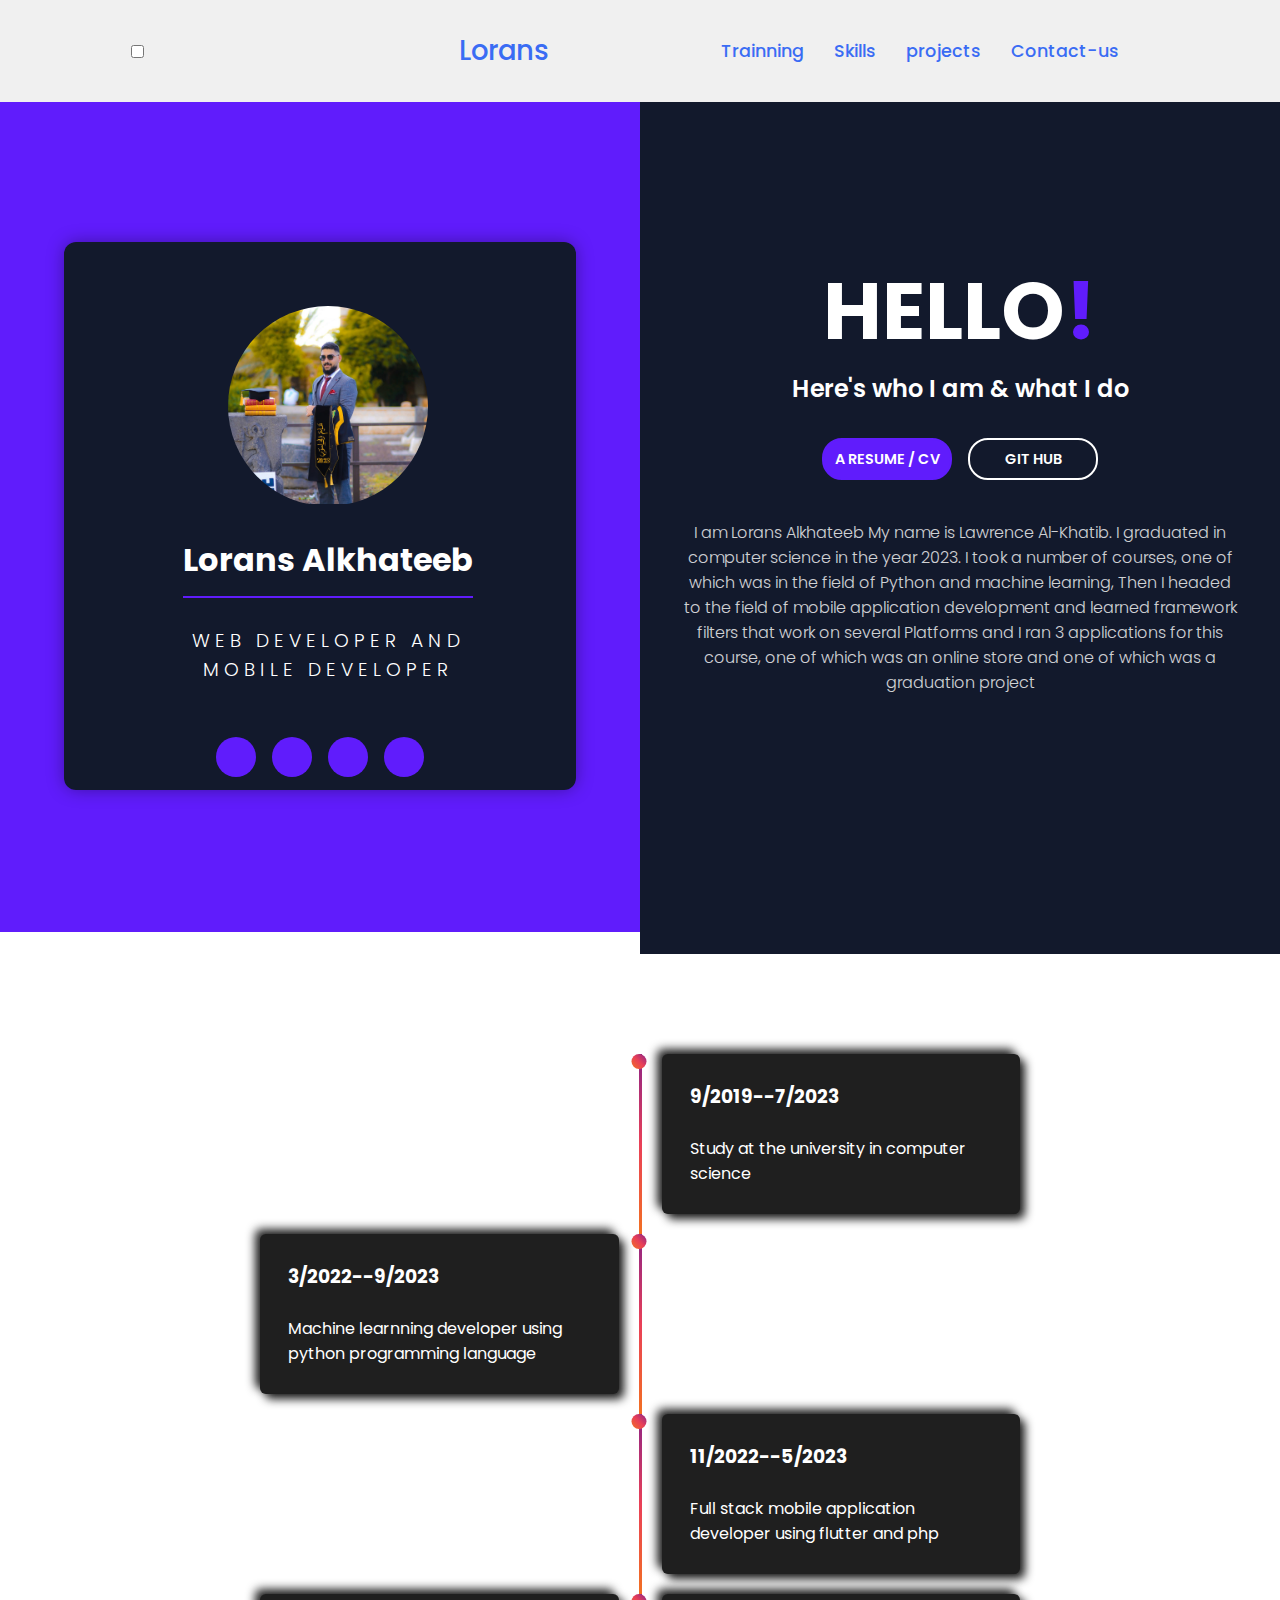
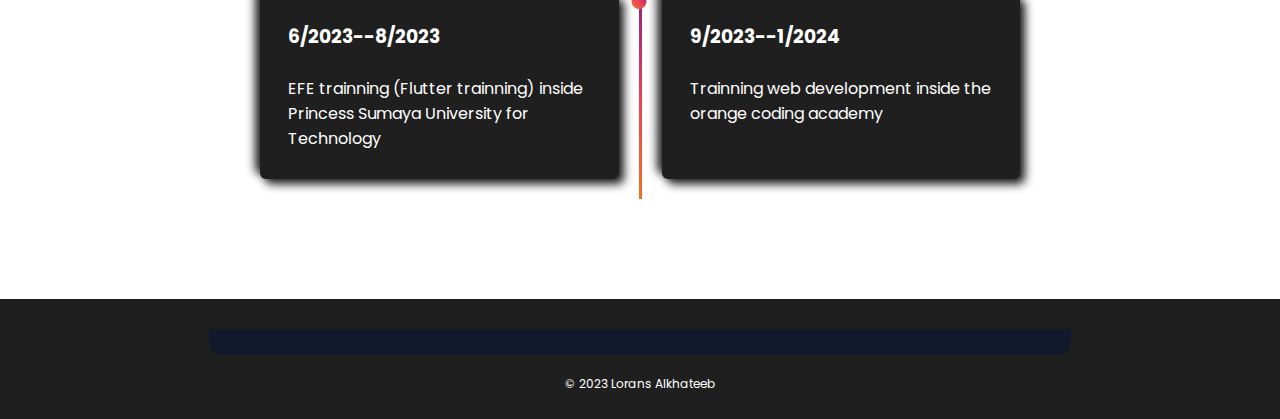
==== commit d22dbb19: "done" ====
--- a/profile_page.html
+++ b/profile_page.html
@@ -147,7 +147,8 @@
 
 <!--This is the footer of the website-->
 <footer class="footer">
-  <!-- Facebook -->
+  <div class="icons">
+     <!-- Facebook -->
 <a href=""><i class="fab fa-facebook-f fa-2x" style="color: #3b5998;"></i></a>  
 
 <!-- Twitter -->
@@ -160,7 +161,9 @@
 <a href=""><i class="fab fa-instagram fa-2x" style="color: #ac2bac;"></i></a>   
 
 <!-- Linkedin -->
-<a href=""><i class="fab fa-linkedin-in fa-2x" style="color: #0082ca;"></i></a>  
+<a href=""><i class="fab fa-linkedin-in fa-2x" style="color: #0082ca;"></i></a> 
+  </div>
+  
 
 <!-- Whatsapp -->
   <div class="social-icons">
--- a/style.css
+++ b/style.css
@@ -406,7 +406,14 @@
     color: #fff;
     padding: 2em;
     display: flex;
-    justify-content: space-between;
+    flex-direction: column;
+    align-items: center;
+    gap: 20px;
+}
+.footer .icons {
+    width: 70%;
+    display: flex;
+    justify-content: space-around;
 }
 
 .footer-title {
@@ -511,7 +518,7 @@
     font-family: 'Poppins', sans-serif;
 }
 .about-wrapper{
-    height: 100vh;
+    /* height: 100vh; */
    
 }
 .about-left-content:hover{
@@ -560,7 +567,9 @@
     background: #12192c;
     padding: 4rem 4rem 2.5rem 5rem;
     text-align: center;
-    border-radius: 12px 12px 0 0;
+    display: flex;
+    flex-direction: column;
+    align-items: center;    border-radius: 12px 12px 0 0;
 }
 
 .about-left-content{
@@ -584,8 +593,8 @@
     transition: all 0.5s ease-in-out;
 }
 .shadow{
-    margin-left: auto;
-    margin-right: auto;
+   display: flex;
+   justify-content: center  ;
     border-radius: 50%;
     width: 200px;
     height: 200px;
@@ -639,7 +648,7 @@
     flex-direction: column;
     align-items: center;
     justify-content: center;
-    padding: 0 5rem;
+    padding: 0 2rem;
     text-align: center;
     color:var(--bk-white)
 }
@@ -974,7 +983,6 @@
         margin: 50px 0;
         line-height: 30px;
     }
-
     nav .con_nav .navbar-brand a {
         font-size: 20px;
     }
@@ -987,6 +995,38 @@
 
     #check:checked~.con_nav {
         left: 0;
+    }
+    /* .about-left-content{
+        display: block;
+        border: 0px solid red;
+        padding: 5px;
+        margin-top: 5px;
+        width: 100%;
+        height: 100px;
+        overflow-y: scroll;
+    } */
+}
+
+@media (max-width:1000px) {
+    .about-wrapper{
+        display: flex;
+        flex-direction: column;
+        gap: 10px;
+        padding-top: 10px;
+    }
+    .footer{
+        flex-direction: column;
+        gap: 10px
+        ;
+    }
+    .icons{
+        display: flex;
+        gap: 10px;
+    }   
+    .timeline{
+        display: grid;
+        grid-row-start: 3;
+        grid-row-end: 7;
     }
 }
 
